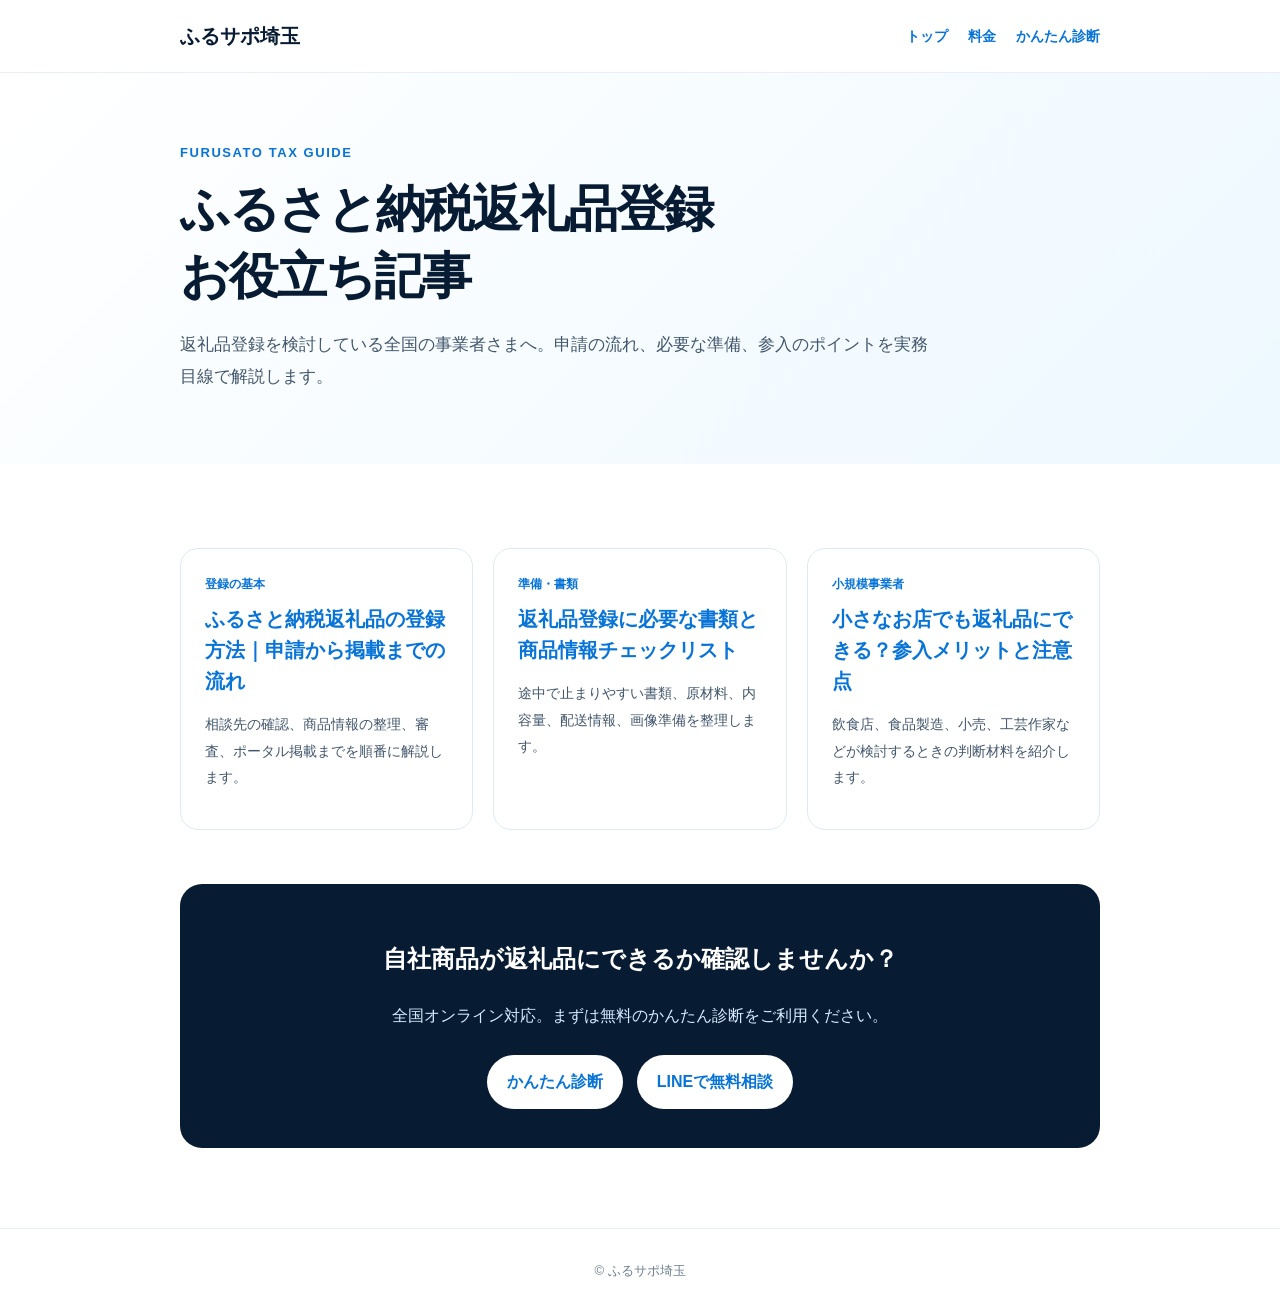
==== blog/index.html @ 7186d88f "全国SEO対応とブログ記事3本を追加" ====
<!doctype html>
<html lang="ja">
<head>
<meta charset="utf-8">
<meta name="viewport" content="width=device-width,initial-scale=1">
<title>ふるさと納税返礼品登録のお役立ち記事｜ふるサポ埼玉</title>
<meta name="description" content="ふるさと納税返礼品の登録方法、必要書類、小規模事業者が参入するメリットをわかりやすく解説。全国オンライン対応のふるサポ埼玉による事業者向け情報です。">
<meta name="robots" content="index,follow,max-image-preview:large">
<link rel="canonical" href="https://furusaposaitama.com/blog/">
<link rel="stylesheet" href="style.css">
</head>
<body>
<header><div class="wrap"><a class="logo" href="../">ふるサポ埼玉</a><nav><a href="../">トップ</a><a href="../#price">料金</a><a href="../#diagnosis">かんたん診断</a></nav></div></header>
<section class="hero"><div class="wrap"><div class="eyebrow">FURUSATO TAX GUIDE</div><h1>ふるさと納税返礼品登録<br>お役立ち記事</h1><p class="lead">返礼品登録を検討している全国の事業者さまへ。申請の流れ、必要な準備、参入のポイントを実務目線で解説します。</p></div></section>
<main><div class="wrap">
<div class="cards">
<article class="card"><div class="tag">登録の基本</div><h2><a href="registration-guide.html">ふるさと納税返礼品の登録方法｜申請から掲載までの流れ</a></h2><p>相談先の確認、商品情報の整理、審査、ポータル掲載までを順番に解説します。</p></article>
<article class="card"><div class="tag">準備・書類</div><h2><a href="required-documents.html">返礼品登録に必要な書類と商品情報チェックリスト</a></h2><p>途中で止まりやすい書類、原材料、内容量、配送情報、画像準備を整理します。</p></article>
<article class="card"><div class="tag">小規模事業者</div><h2><a href="small-business.html">小さなお店でも返礼品にできる？参入メリットと注意点</a></h2><p>飲食店、食品製造、小売、工芸作家などが検討するときの判断材料を紹介します。</p></article>
</div>
<div class="cta"><h2>自社商品が返礼品にできるか確認しませんか？</h2><p>全国オンライン対応。まずは無料のかんたん診断をご利用ください。</p><a href="../#diagnosis">かんたん診断</a><a href="https://lin.ee/U7jv3Tf">LINEで無料相談</a></div>
</div></main>
<footer>© ふるサポ埼玉</footer>
</body>
</html>
---- blog/style.css ----
:root{--navy:#071b33;--blue:#0874d8;--pale:#edf8ff;--line:#dceaf6;--text:#42566c}
*{box-sizing:border-box}
body{margin:0;color:var(--navy);font-family:"Yu Gothic","Noto Sans JP",-apple-system,BlinkMacSystemFont,sans-serif;line-height:1.9;background:#fff}
a{color:var(--blue);text-decoration:none}
.wrap{width:min(920px,calc(100% - 40px));margin:auto}
header{border-bottom:1px solid #e8eff6;background:#fff}
header .wrap{min-height:72px;display:flex;align-items:center;justify-content:space-between;gap:20px}
.logo{color:var(--navy);font-size:20px;font-weight:900}
nav{display:flex;gap:20px;font-size:14px;font-weight:700}
.hero{padding:68px 0 54px;background:linear-gradient(135deg,#fff,#edf8ff)}
.eyebrow{color:var(--blue);font-size:13px;font-weight:900;letter-spacing:.12em}
h1{font-size:clamp(32px,5vw,50px);line-height:1.35;margin:10px 0 18px;letter-spacing:-.04em}
.lead{color:var(--text);font-size:17px;max-width:760px}
main{padding:54px 0 80px}
.article{max-width:780px;margin:auto}
.article h2{margin:52px 0 12px;font-size:28px;line-height:1.5;border-left:5px solid var(--blue);padding-left:15px}
.article h3{margin:32px 0 8px;font-size:21px}
.article p,.article li{color:var(--text)}
.article ul,.article ol{padding-left:24px}
.note{margin:30px 0;padding:22px 24px;background:var(--pale);border:1px solid var(--line);border-radius:16px}
.cta{margin-top:54px;padding:32px;background:var(--navy);color:#fff;border-radius:22px;text-align:center}
.cta p{color:#d9ecff}.cta a{display:inline-block;margin:7px;padding:12px 20px;border-radius:999px;background:#fff;font-weight:900}
.cards{display:grid;grid-template-columns:repeat(3,1fr);gap:20px;margin-top:30px}
.card{border:1px solid var(--line);border-radius:18px;padding:24px;background:#fff}
.card h2{font-size:20px;line-height:1.55;margin:8px 0}.card p{color:var(--text);font-size:14px}
.tag{font-size:12px;color:var(--blue);font-weight:900}
.related{margin-top:50px;padding-top:28px;border-top:1px solid var(--line)}
footer{border-top:1px solid #e8eff6;padding:30px 0;text-align:center;color:#6d7f91;font-size:13px}
@media(max-width:720px){nav{display:none}.cards{grid-template-columns:1fr}.hero{padding:48px 0 38px}}
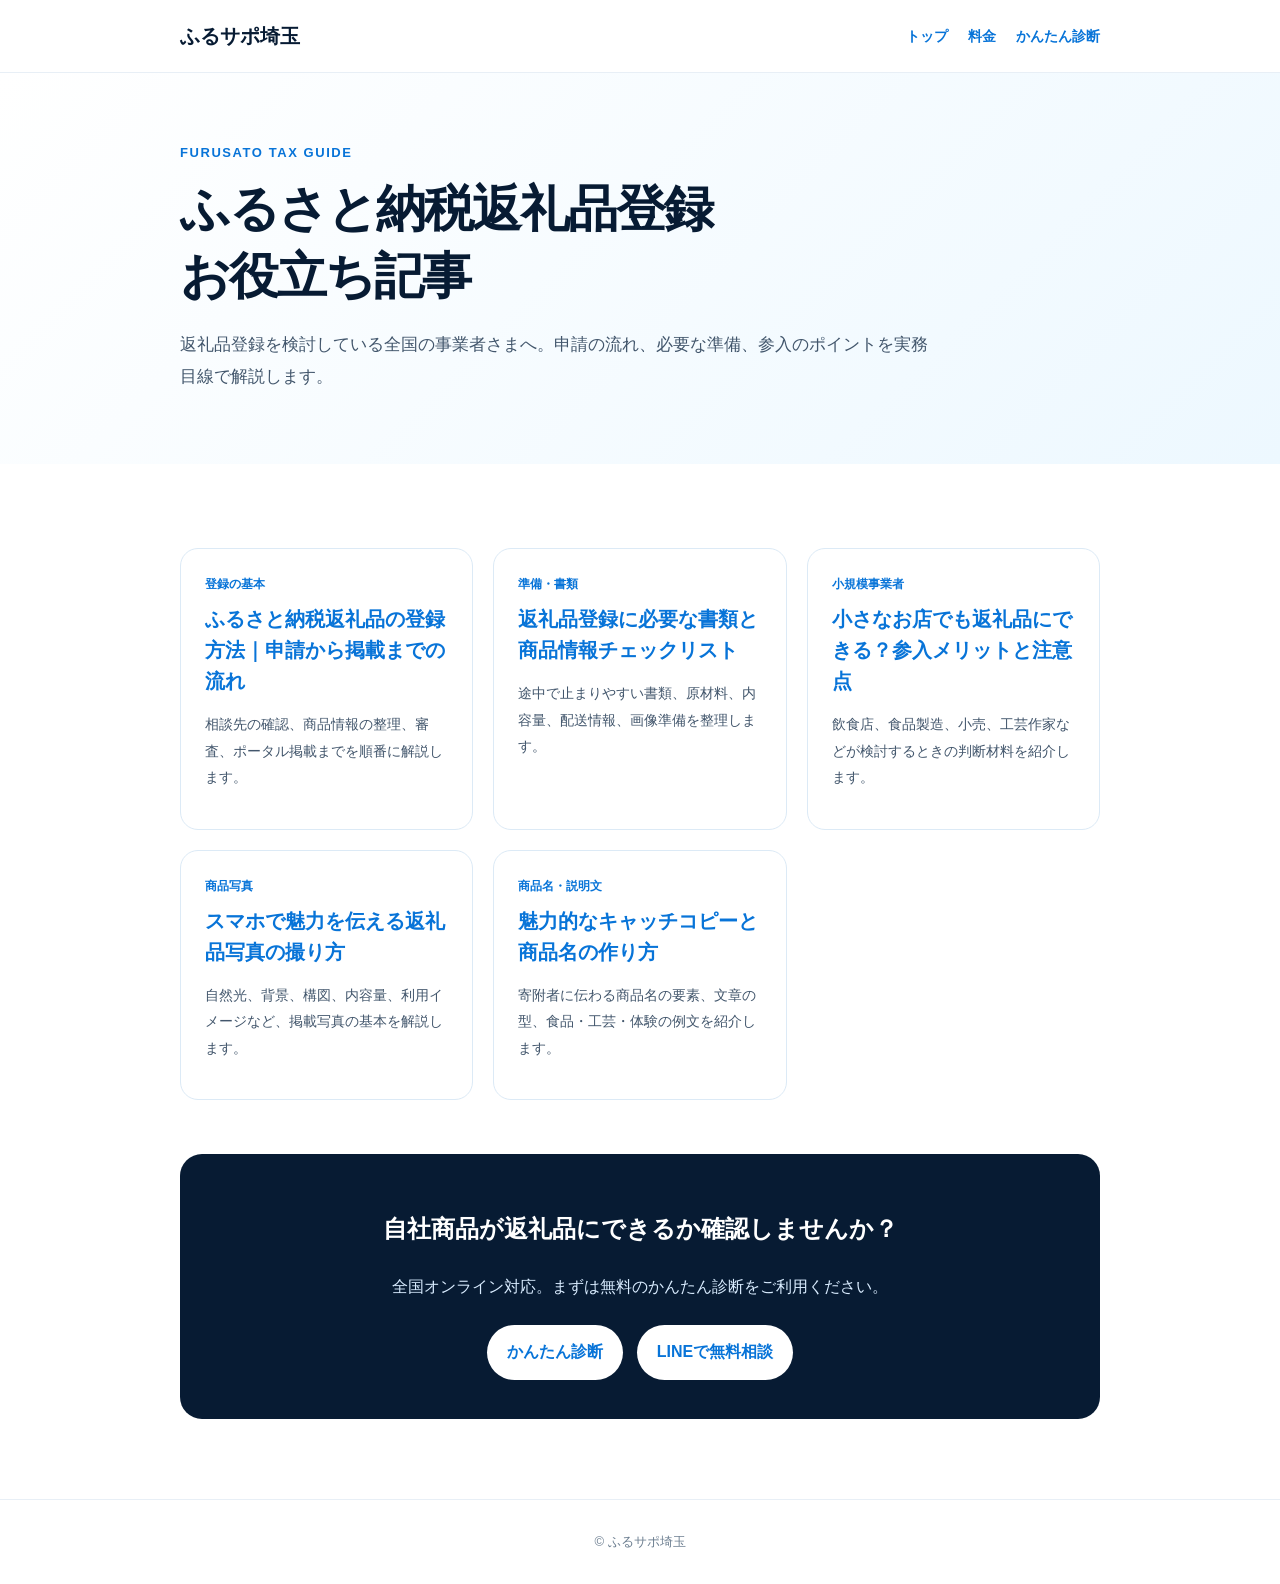
==== commit 0c728390: "返礼品写真とキャッチコピーの記事を追加" ====
--- a/blog/index.html
+++ b/blog/index.html
@@ -17,6 +17,8 @@
 <article class="card"><div class="tag">登録の基本</div><h2><a href="registration-guide.html">ふるさと納税返礼品の登録方法｜申請から掲載までの流れ</a></h2><p>相談先の確認、商品情報の整理、審査、ポータル掲載までを順番に解説します。</p></article>
 <article class="card"><div class="tag">準備・書類</div><h2><a href="required-documents.html">返礼品登録に必要な書類と商品情報チェックリスト</a></h2><p>途中で止まりやすい書類、原材料、内容量、配送情報、画像準備を整理します。</p></article>
 <article class="card"><div class="tag">小規模事業者</div><h2><a href="small-business.html">小さなお店でも返礼品にできる？参入メリットと注意点</a></h2><p>飲食店、食品製造、小売、工芸作家などが検討するときの判断材料を紹介します。</p></article>
+<article class="card"><div class="tag">商品写真</div><h2><a href="product-photography.html">スマホで魅力を伝える返礼品写真の撮り方</a></h2><p>自然光、背景、構図、内容量、利用イメージなど、掲載写真の基本を解説します。</p></article>
+<article class="card"><div class="tag">商品名・説明文</div><h2><a href="catch-copy.html">魅力的なキャッチコピーと商品名の作り方</a></h2><p>寄附者に伝わる商品名の要素、文章の型、食品・工芸・体験の例文を紹介します。</p></article>
 </div>
 <div class="cta"><h2>自社商品が返礼品にできるか確認しませんか？</h2><p>全国オンライン対応。まずは無料のかんたん診断をご利用ください。</p><a href="../#diagnosis">かんたん診断</a><a href="https://lin.ee/U7jv3Tf">LINEで無料相談</a></div>
 </div></main>
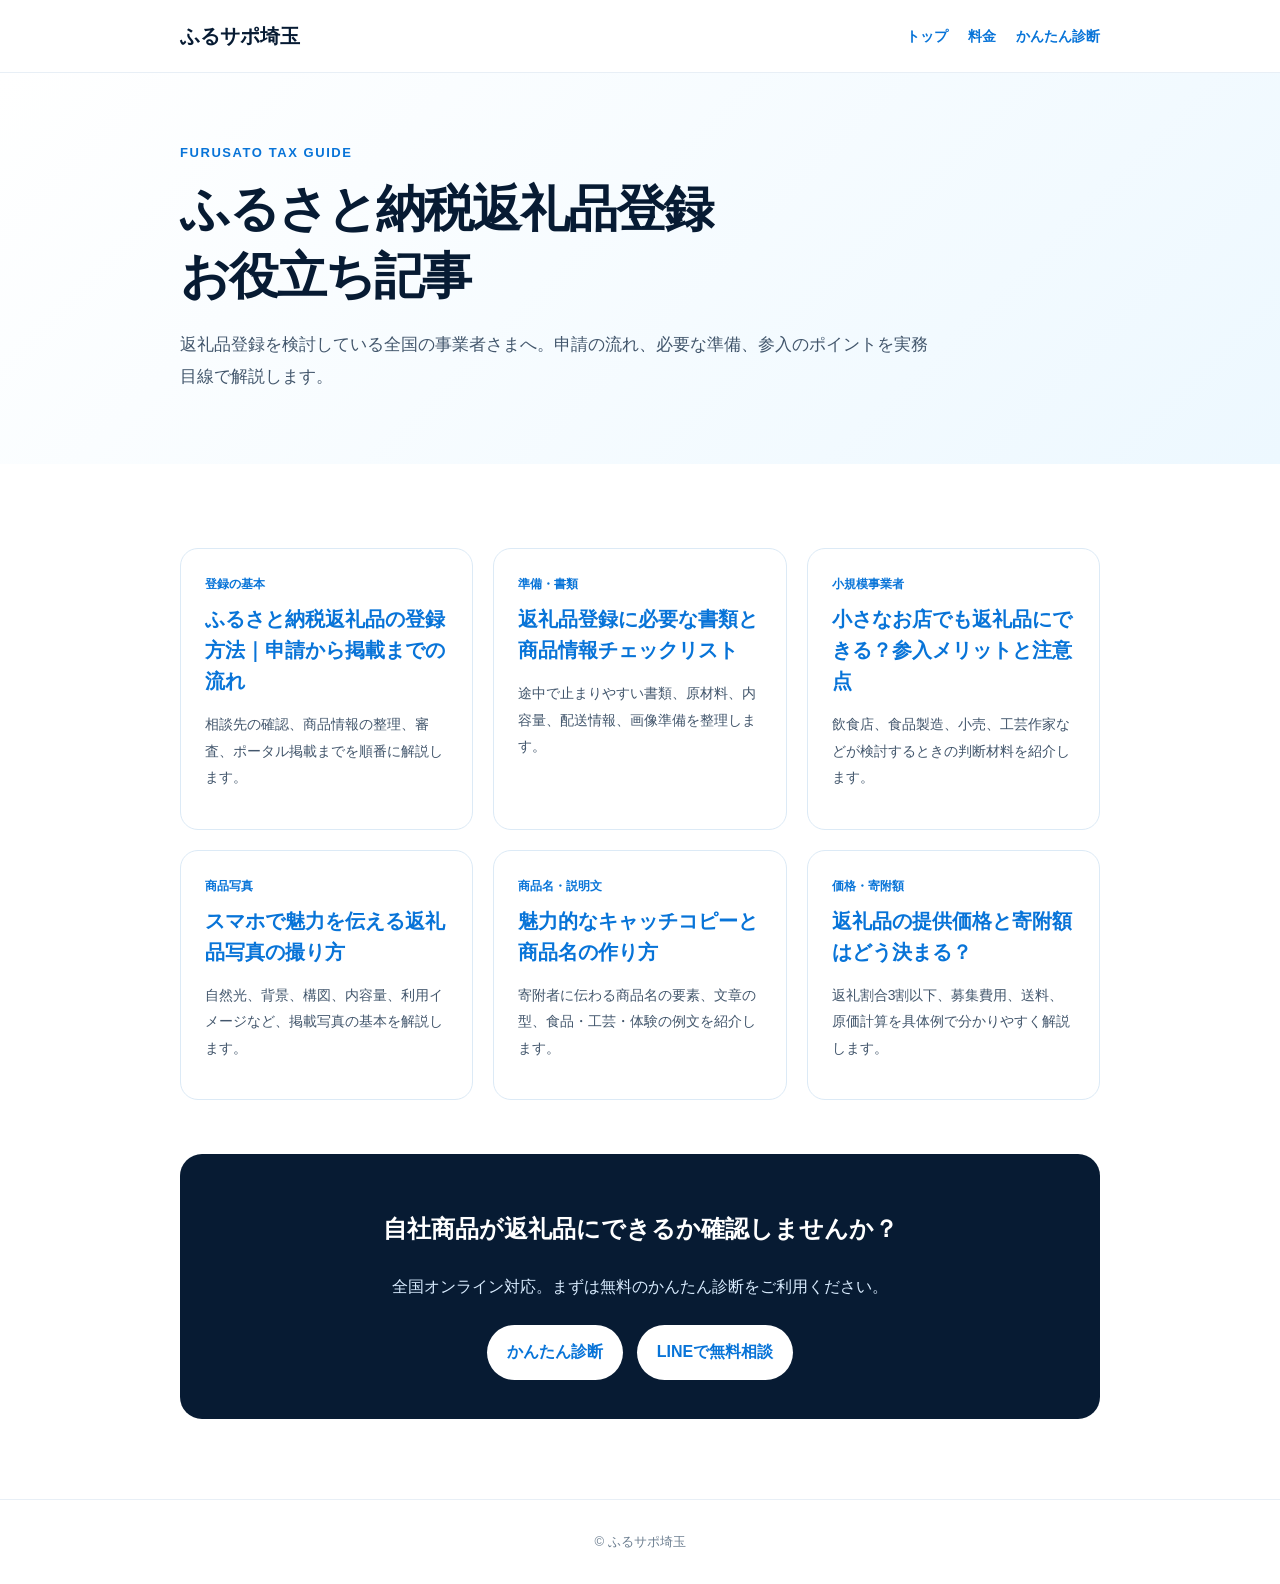
==== commit ddb296bd: "提供価格と寄附額の記事を追加" ====
--- a/blog/index.html
+++ b/blog/index.html
@@ -19,6 +19,7 @@
 <article class="card"><div class="tag">小規模事業者</div><h2><a href="small-business.html">小さなお店でも返礼品にできる？参入メリットと注意点</a></h2><p>飲食店、食品製造、小売、工芸作家などが検討するときの判断材料を紹介します。</p></article>
 <article class="card"><div class="tag">商品写真</div><h2><a href="product-photography.html">スマホで魅力を伝える返礼品写真の撮り方</a></h2><p>自然光、背景、構図、内容量、利用イメージなど、掲載写真の基本を解説します。</p></article>
 <article class="card"><div class="tag">商品名・説明文</div><h2><a href="catch-copy.html">魅力的なキャッチコピーと商品名の作り方</a></h2><p>寄附者に伝わる商品名の要素、文章の型、食品・工芸・体験の例文を紹介します。</p></article>
+<article class="card"><div class="tag">価格・寄附額</div><h2><a href="pricing-donation.html">返礼品の提供価格と寄附額はどう決まる？</a></h2><p>返礼割合3割以下、募集費用、送料、原価計算を具体例で分かりやすく解説します。</p></article>
 </div>
 <div class="cta"><h2>自社商品が返礼品にできるか確認しませんか？</h2><p>全国オンライン対応。まずは無料のかんたん診断をご利用ください。</p><a href="../#diagnosis">かんたん診断</a><a href="https://lin.ee/U7jv3Tf">LINEで無料相談</a></div>
 </div></main>
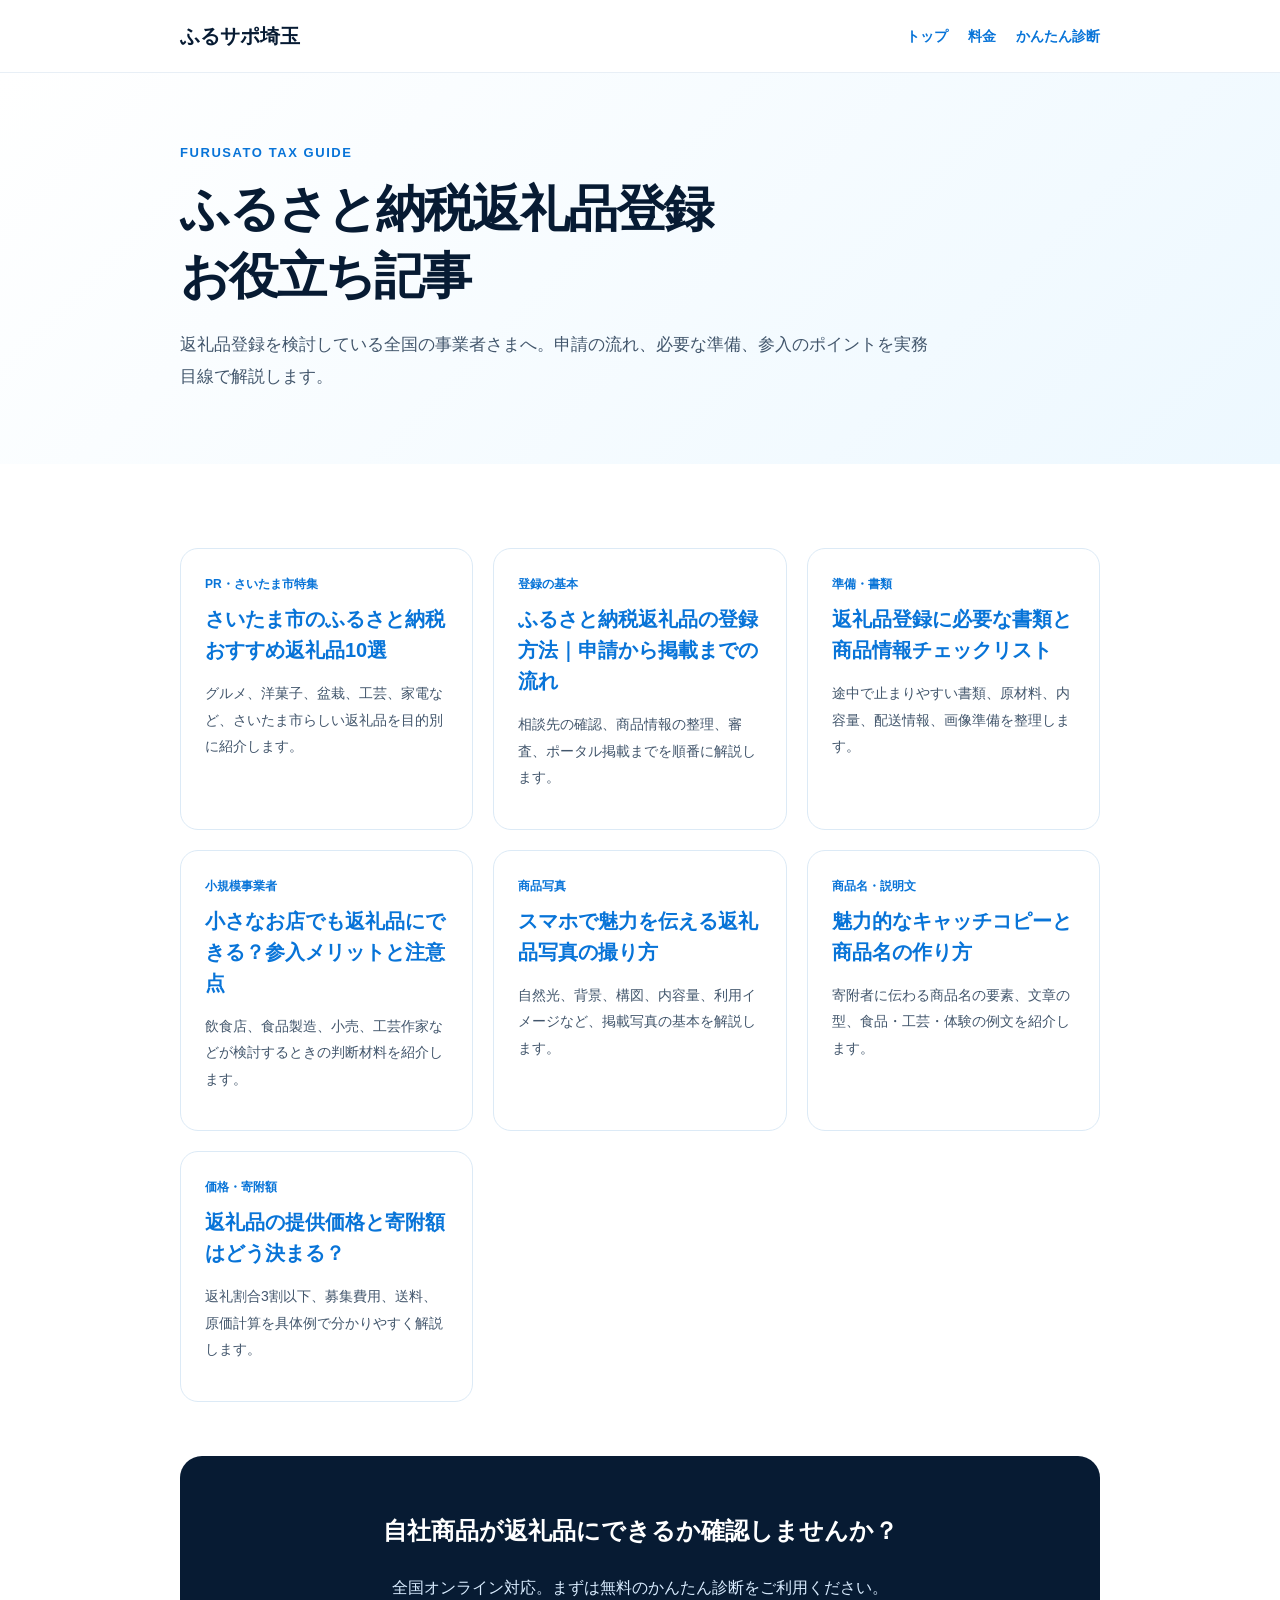
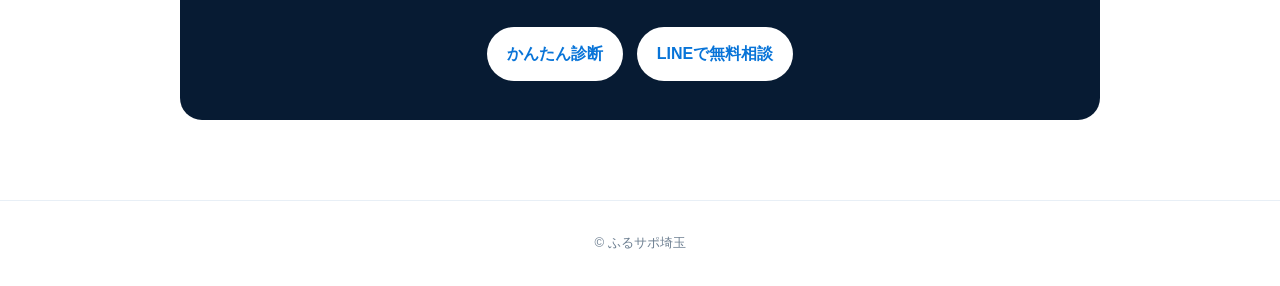
==== commit 075f0ac1: "さいたま市返礼品アフィリエイト記事を追加" ====
--- a/blog/index.html
+++ b/blog/index.html
@@ -14,6 +14,7 @@
 <section class="hero"><div class="wrap"><div class="eyebrow">FURUSATO TAX GUIDE</div><h1>ふるさと納税返礼品登録<br>お役立ち記事</h1><p class="lead">返礼品登録を検討している全国の事業者さまへ。申請の流れ、必要な準備、参入のポイントを実務目線で解説します。</p></div></section>
 <main><div class="wrap">
 <div class="cards">
+<article class="card"><div class="tag">PR・さいたま市特集</div><h2><a href="saitama-city-gifts.html">さいたま市のふるさと納税おすすめ返礼品10選</a></h2><p>グルメ、洋菓子、盆栽、工芸、家電など、さいたま市らしい返礼品を目的別に紹介します。</p></article>
 <article class="card"><div class="tag">登録の基本</div><h2><a href="registration-guide.html">ふるさと納税返礼品の登録方法｜申請から掲載までの流れ</a></h2><p>相談先の確認、商品情報の整理、審査、ポータル掲載までを順番に解説します。</p></article>
 <article class="card"><div class="tag">準備・書類</div><h2><a href="required-documents.html">返礼品登録に必要な書類と商品情報チェックリスト</a></h2><p>途中で止まりやすい書類、原材料、内容量、配送情報、画像準備を整理します。</p></article>
 <article class="card"><div class="tag">小規模事業者</div><h2><a href="small-business.html">小さなお店でも返礼品にできる？参入メリットと注意点</a></h2><p>飲食店、食品製造、小売、工芸作家などが検討するときの判断材料を紹介します。</p></article>
--- a/blog/style.css
+++ b/blog/style.css
@@ -18,6 +18,16 @@
 .article p,.article li{color:var(--text)}
 .article ul,.article ol{padding-left:24px}
 .note{margin:30px 0;padding:22px 24px;background:var(--pale);border:1px solid var(--line);border-radius:16px}
+.pr-label{margin:0 0 26px;padding:10px 14px;background:#f7f8fa;border:1px solid #e5e9ee;border-radius:10px;color:#5d6d7d;font-size:13px}
+.pr-label strong{display:inline-block;margin-right:7px;color:#fff;background:#657789;border-radius:5px;padding:1px 8px}
+.affiliate-box{margin:34px 0;padding:26px;background:#fff8e8;border:1px solid #f2d697;border-radius:18px;text-align:center}
+.affiliate-box p{margin:7px 0 17px}
+.affiliate-button{display:inline-block;padding:13px 22px;border-radius:999px;background:#bf0000;color:#fff!important;font-weight:900;line-height:1.5}
+.affiliate-button:hover{background:#980000}
+.product-card{display:grid;grid-template-columns:180px 1fr;gap:24px;align-items:center;margin:22px 0 38px;padding:20px;border:1px solid var(--line);border-radius:18px;background:#fff}
+.product-card img{display:block;width:100%;height:auto;border-radius:12px}
+.product-card strong{display:block;font-size:18px;line-height:1.6}
+.product-card p{margin:7px 0 14px;font-size:14px}
 .cta{margin-top:54px;padding:32px;background:var(--navy);color:#fff;border-radius:22px;text-align:center}
 .cta p{color:#d9ecff}.cta a{display:inline-block;margin:7px;padding:12px 20px;border-radius:999px;background:#fff;font-weight:900}
 .cards{display:grid;grid-template-columns:repeat(3,1fr);gap:20px;margin-top:30px}
@@ -26,4 +36,4 @@
 .tag{font-size:12px;color:var(--blue);font-weight:900}
 .related{margin-top:50px;padding-top:28px;border-top:1px solid var(--line)}
 footer{border-top:1px solid #e8eff6;padding:30px 0;text-align:center;color:#6d7f91;font-size:13px}
-@media(max-width:720px){nav{display:none}.cards{grid-template-columns:1fr}.hero{padding:48px 0 38px}}
+@media(max-width:720px){nav{display:none}.cards{grid-template-columns:1fr}.hero{padding:48px 0 38px}.product-card{grid-template-columns:110px 1fr;gap:14px;padding:14px}.product-card .affiliate-button{padding:10px 14px;font-size:13px}}
